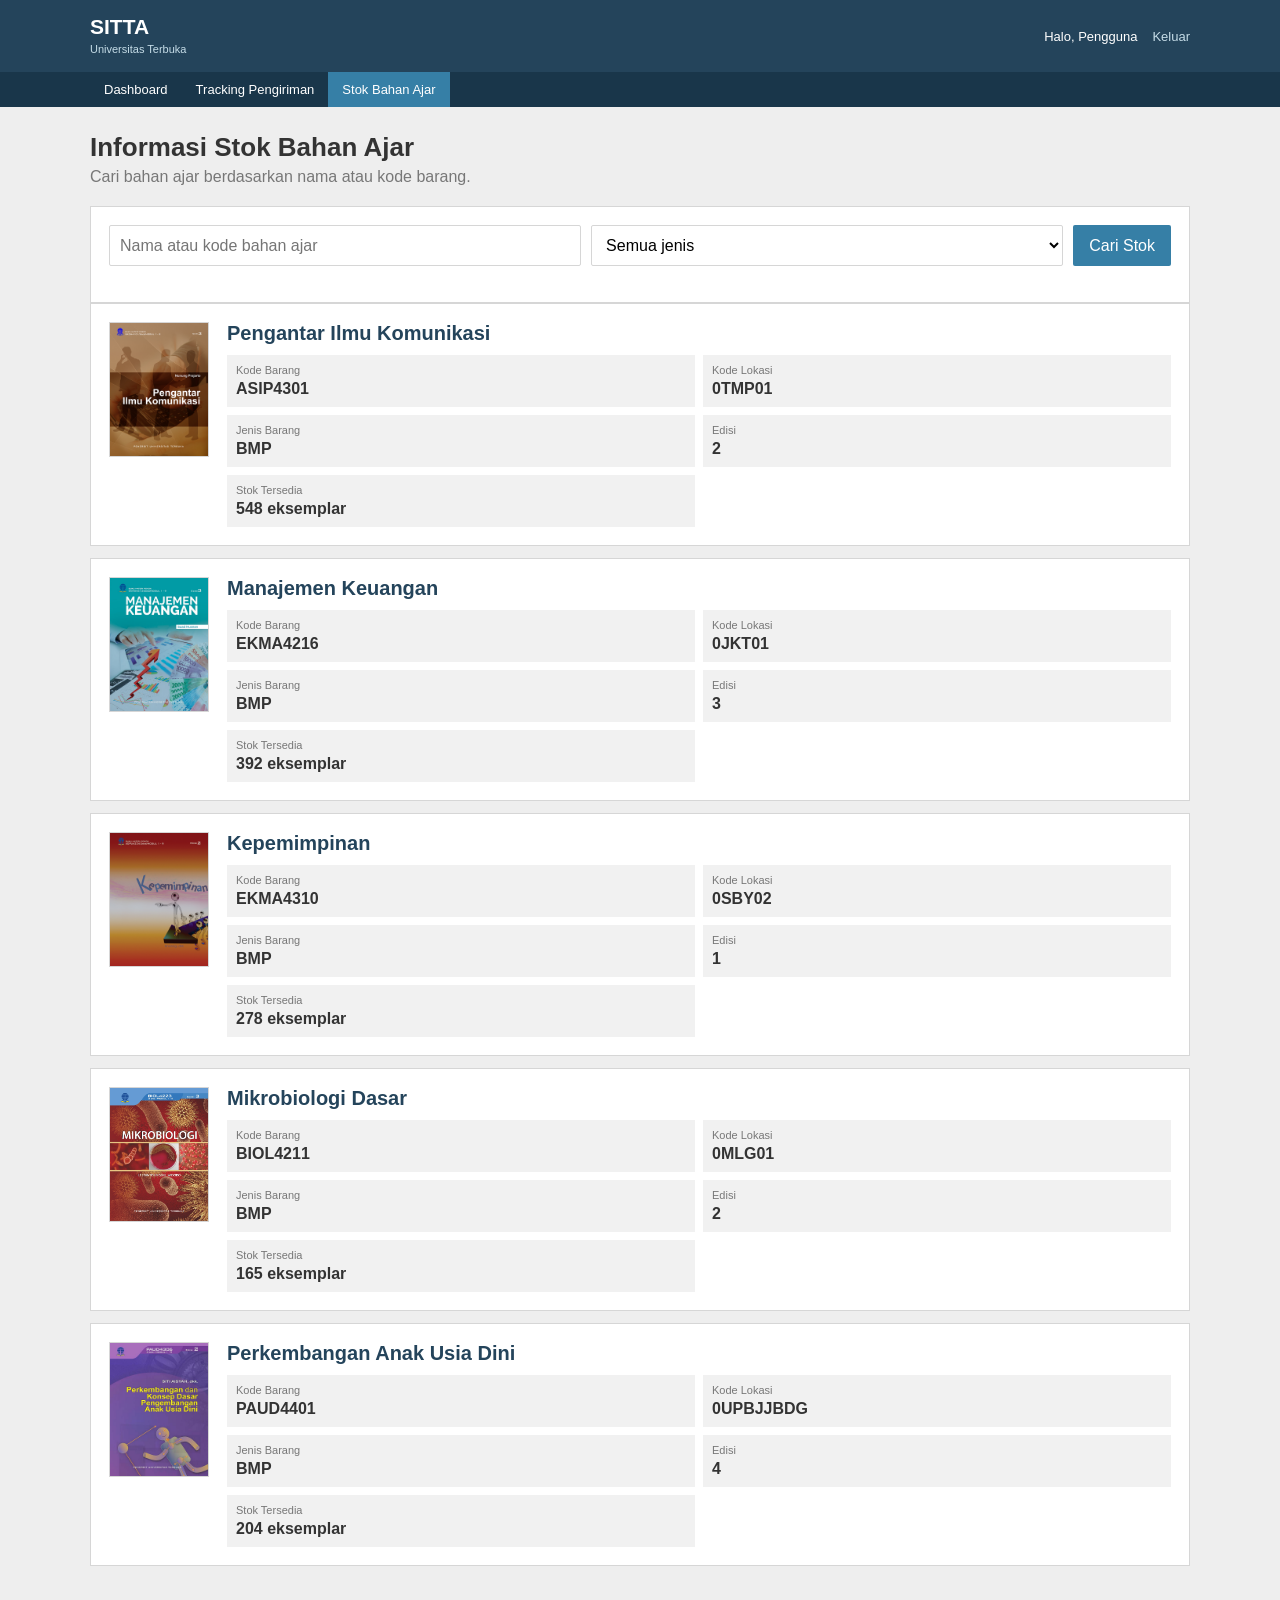
==== stok.html @ db1a0464 "Membuat website SITTA tugas praktik 1" ====
<!doctype html>
<html lang="id">
<head><meta charset="utf-8"><meta name="viewport" content="width=device-width, initial-scale=1"><title>Stok Bahan Ajar | SITTA</title><link rel="stylesheet" href="css/style.css"></head>
<body>
  <header class="site-header"><div class="header-inner"><a class="site-brand" href="dashboard.html"><strong>SITTA</strong><span>Universitas Terbuka</span></a><div class="user-menu"><span id="userGreeting">Halo, Pengguna</span><a href="index.html">Keluar</a></div></div></header>
  <nav class="nav"><div class="nav-inner"><a href="dashboard.html">Dashboard</a><a href="tracking.html">Tracking Pengiriman</a><a class="active" href="stok.html">Stok Bahan Ajar</a></div></nav>
  <main class="main"><div class="page-heading"><h1>Informasi Stok Bahan Ajar</h1><p>Cari bahan ajar berdasarkan nama atau kode barang.</p></div>
    <section class="panel"><form class="search-form" id="stockForm"><input id="stockQuery" placeholder="Nama atau kode bahan ajar"><select id="stockType"><option value="all">Semua jenis</option><option value="BMP">BMP</option></select><button class="button" type="submit">Cari Stok</button></form></section>
    <section id="stockResults"></section>
  </main>
  <script src="js/data.js"></script><script src="js/script.js"></script>
</body>
</html>
---- css/style.css ----
:root {
  --navy: #24445b;
  --blue: #367fa6;
  --gold: #f0c34e;
  --ink: #333;
  --muted: #777;
  --line: #d6d6d6;
  --soft: #f1f1f1;
  --success: #398b61;
  --danger: #b74343;
  font-family: Arial, Helvetica, sans-serif;
}

* { box-sizing: border-box; }
body { margin: 0; color: var(--ink); background: #eee; }
a { color: inherit; text-decoration: none; }
button, input, select { font: inherit; }

.login-page { min-height: 100vh; display: grid; place-items: center; padding: 20px; }
.login-card { width: min(390px, 100%); padding: 30px; background: #fff; border: 1px solid var(--line); }
.brand-mark { margin-bottom: 25px; text-align: center; }
.brand-mark strong { display: block; color: var(--navy); font-size: 24px; }
.brand-mark span { color: var(--muted); font-size: 11px; }
.login-card h1 { margin: 0 0 8px; text-align: center; font-size: 24px; }
.subtitle { margin: 0 0 25px; color: var(--muted); text-align: center; }
.field { display: block; margin-bottom: 15px; }
.field span { display: block; margin-bottom: 6px; color: var(--muted); font-size: 13px; }
.field input, .search-form input, .search-form select { width: 100%; padding: 10px; border: 1px solid var(--line); border-radius: 2px; background: #fff; }
.login-actions { display: flex; justify-content: flex-end; margin: -3px 0 18px; }
.button { display: inline-flex; justify-content: center; align-items: center; border: 0; border-radius: 2px; padding: 11px 16px; color: #fff; background: var(--blue); cursor: pointer; }
.button.gold { color: #333; background: var(--gold); }
.button.full { width: 100%; }
.text-link { color: var(--blue); font-size: 13px; }
.login-footer { margin: 20px 0 0; color: var(--muted); text-align: center; font-size: 13px; }
.message { min-height: 18px; margin: 10px 0 0; color: var(--danger); text-align: center; font-size: 13px; }

.site-header { color: #fff; background: var(--navy); }
.header-inner, .nav-inner, .main { width: min(1100px, calc(100% - 36px)); margin: auto; }
.header-inner { display: flex; justify-content: space-between; align-items: center; padding: 15px 0; }
.site-brand strong { display: block; font-size: 21px; }
.site-brand span { color: #c5dce7; font-size: 11px; }
.user-menu { display: flex; gap: 15px; font-size: 13px; }
.user-menu a { color: #c5dce7; }
.nav { background: #19364a; }
.nav-inner { display: flex; overflow-x: auto; }
.nav a { padding: 10px 14px; color: #fff; font-size: 13px; white-space: nowrap; }
.nav a.active, .nav a:hover { background: var(--blue); }

.main { margin-top: 25px; margin-bottom: 40px; }
.page-heading { margin-bottom: 20px; }
.page-heading h1 { margin: 0 0 5px; font-size: 26px; }
.page-heading p { margin: 0; color: var(--muted); }
.stats { display: grid; grid-template-columns: repeat(3, 1fr); gap: 15px; margin-bottom: 20px; }
.stat-card, .panel { padding: 18px; background: #fff; border: 1px solid var(--line); }
.stat-card { border-top: 3px solid var(--blue); }
.stat-card:nth-child(2) { border-top-color: var(--gold); }
.stat-card:nth-child(3) { border-top-color: var(--success); }
.stat-card span { color: var(--muted); font-size: 13px; }
.stat-card strong { display: block; margin-top: 8px; color: var(--navy); font-size: 25px; }
.panel h2 { margin: 0 0 15px; font-size: 18px; }
.quick-links { display: grid; grid-template-columns: repeat(3, 1fr); gap: 12px; }
.quick-link { padding: 14px; border: 1px solid var(--line); background: #fff; }
.quick-link strong { display: block; margin-bottom: 5px; color: var(--navy); }
.quick-link span { color: var(--muted); font-size: 13px; }

.search-form { display: grid; grid-template-columns: 1fr 1fr auto; gap: 10px; margin-bottom: 18px; }
.result-card { display: grid; grid-template-columns: 100px 1fr; gap: 18px; margin-bottom: 12px; }
.book-cover { width: 100px; height: 135px; object-fit: cover; border: 1px solid var(--line); }
.book-info h2 { margin: 0 0 10px; color: var(--navy); font-size: 20px; }
.book-meta { display: grid; grid-template-columns: repeat(2, 1fr); gap: 8px; margin: 0; }
.book-meta div, .tracking-details div { padding: 9px; background: var(--soft); }
.book-meta dt, .tracking-details span { color: var(--muted); font-size: 11px; }
.book-meta dd { margin: 4px 0 0; font-weight: bold; }

.tracking-result { display: none; }
.tracking-result.visible { display: block; margin-top: 18px; }
.tracking-header { display: flex; justify-content: space-between; padding-bottom: 15px; border-bottom: 1px solid var(--line); }
.tracking-header h2 { margin-bottom: 7px; }
.badge { display: inline-block; height: fit-content; padding: 6px 10px; color: #fff; background: var(--success); font-size: 12px; }
.tracking-details { display: grid; grid-template-columns: repeat(4, 1fr); gap: 10px; margin: 18px 0; }
.tracking-details span, .tracking-details strong { display: block; }
.tracking-details strong { margin-top: 4px; font-size: 14px; }
.timeline { margin: 18px 0 0; padding: 0 0 0 25px; border-left: 2px solid #b9d1dc; list-style: none; }
.timeline li { position: relative; padding-bottom: 18px; }
.timeline li::before { content: ""; position: absolute; left: -31px; top: 0; width: 9px; height: 9px; border: 2px solid var(--blue); border-radius: 50%; background: #fff; }
.timeline time { display: block; margin-bottom: 4px; color: var(--blue); font-size: 12px; }
.timeline p { margin: 0; font-size: 14px; }
.empty-state { color: var(--muted); text-align: center; }

@media (max-width: 700px) {
  .header-inner { align-items: flex-start; flex-direction: column; gap: 10px; }
  .user-menu { width: 100%; justify-content: space-between; }
  .stats, .quick-links, .tracking-details, .search-form { grid-template-columns: 1fr; }
  .result-card { grid-template-columns: 1fr; }
  .book-cover { width: 100%; height: 190px; }
  .tracking-header { flex-direction: column; gap: 10px; }
}
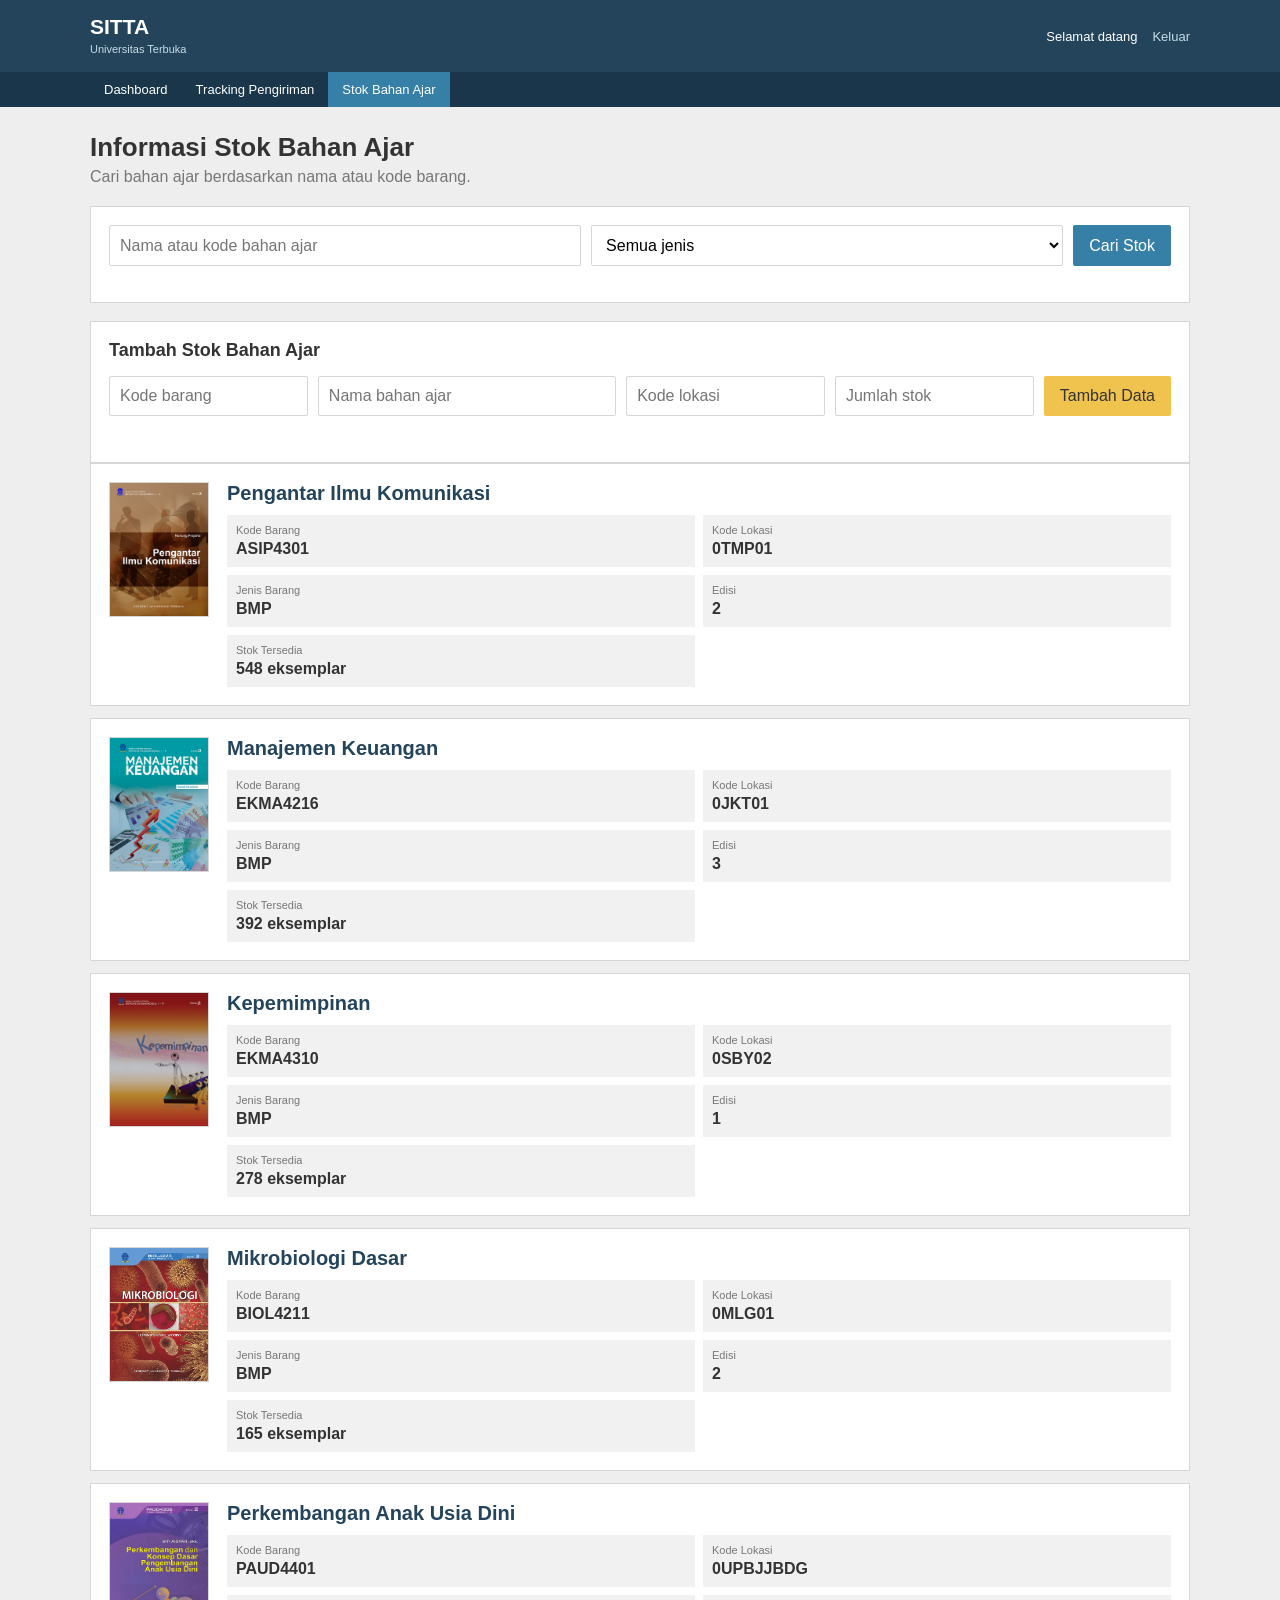
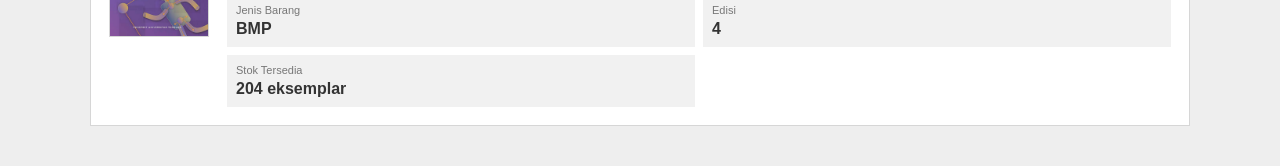
==== commit a7448777: "Menambahkan greeting waktu dan fitur tambah stok" ====
--- a/stok.html
+++ b/stok.html
@@ -2,10 +2,11 @@
 <html lang="id">
 <head><meta charset="utf-8"><meta name="viewport" content="width=device-width, initial-scale=1"><title>Stok Bahan Ajar | SITTA</title><link rel="stylesheet" href="css/style.css"></head>
 <body>
-  <header class="site-header"><div class="header-inner"><a class="site-brand" href="dashboard.html"><strong>SITTA</strong><span>Universitas Terbuka</span></a><div class="user-menu"><span id="userGreeting">Halo, Pengguna</span><a href="index.html">Keluar</a></div></div></header>
+  <header class="site-header"><div class="header-inner"><a class="site-brand" href="dashboard.html"><strong>SITTA</strong><span>Universitas Terbuka</span></a><div class="user-menu"><span id="userGreeting">Selamat datang</span><a href="index.html">Keluar</a></div></div></header>
   <nav class="nav"><div class="nav-inner"><a href="dashboard.html">Dashboard</a><a href="tracking.html">Tracking Pengiriman</a><a class="active" href="stok.html">Stok Bahan Ajar</a></div></nav>
   <main class="main"><div class="page-heading"><h1>Informasi Stok Bahan Ajar</h1><p>Cari bahan ajar berdasarkan nama atau kode barang.</p></div>
     <section class="panel"><form class="search-form" id="stockForm"><input id="stockQuery" placeholder="Nama atau kode bahan ajar"><select id="stockType"><option value="all">Semua jenis</option><option value="BMP">BMP</option></select><button class="button" type="submit">Cari Stok</button></form></section>
+    <section class="panel add-stock-panel"><h2>Tambah Stok Bahan Ajar</h2><form class="add-stock-form" id="addStockForm"><input id="newBookCode" placeholder="Kode barang" required><input id="newBookName" placeholder="Nama bahan ajar" required><input id="newBookLocation" placeholder="Kode lokasi" required><input id="newBookStock" type="number" min="0" placeholder="Jumlah stok" required><button class="button gold" type="submit">Tambah Data</button></form><p class="message" id="stockMessage" role="alert"></p></section>
     <section id="stockResults"></section>
   </main>
   <script src="js/data.js"></script><script src="js/script.js"></script>
--- a/css/style.css
+++ b/css/style.css
@@ -64,6 +64,9 @@
 .quick-link span { color: var(--muted); font-size: 13px; }
 
 .search-form { display: grid; grid-template-columns: 1fr 1fr auto; gap: 10px; margin-bottom: 18px; }
+.add-stock-panel { margin-top: 18px; }
+.add-stock-form { display: grid; grid-template-columns: 1fr 1.5fr 1fr 1fr auto; gap: 10px; }
+.add-stock-form input { width: 100%; padding: 10px; border: 1px solid var(--line); border-radius: 2px; }
 .result-card { display: grid; grid-template-columns: 100px 1fr; gap: 18px; margin-bottom: 12px; }
 .book-cover { width: 100px; height: 135px; object-fit: cover; border: 1px solid var(--line); }
 .book-info h2 { margin: 0 0 10px; color: var(--navy); font-size: 20px; }
@@ -90,7 +93,7 @@
 @media (max-width: 700px) {
   .header-inner { align-items: flex-start; flex-direction: column; gap: 10px; }
   .user-menu { width: 100%; justify-content: space-between; }
-  .stats, .quick-links, .tracking-details, .search-form { grid-template-columns: 1fr; }
+  .stats, .quick-links, .tracking-details, .search-form, .add-stock-form { grid-template-columns: 1fr; }
   .result-card { grid-template-columns: 1fr; }
   .book-cover { width: 100%; height: 190px; }
   .tracking-header { flex-direction: column; gap: 10px; }
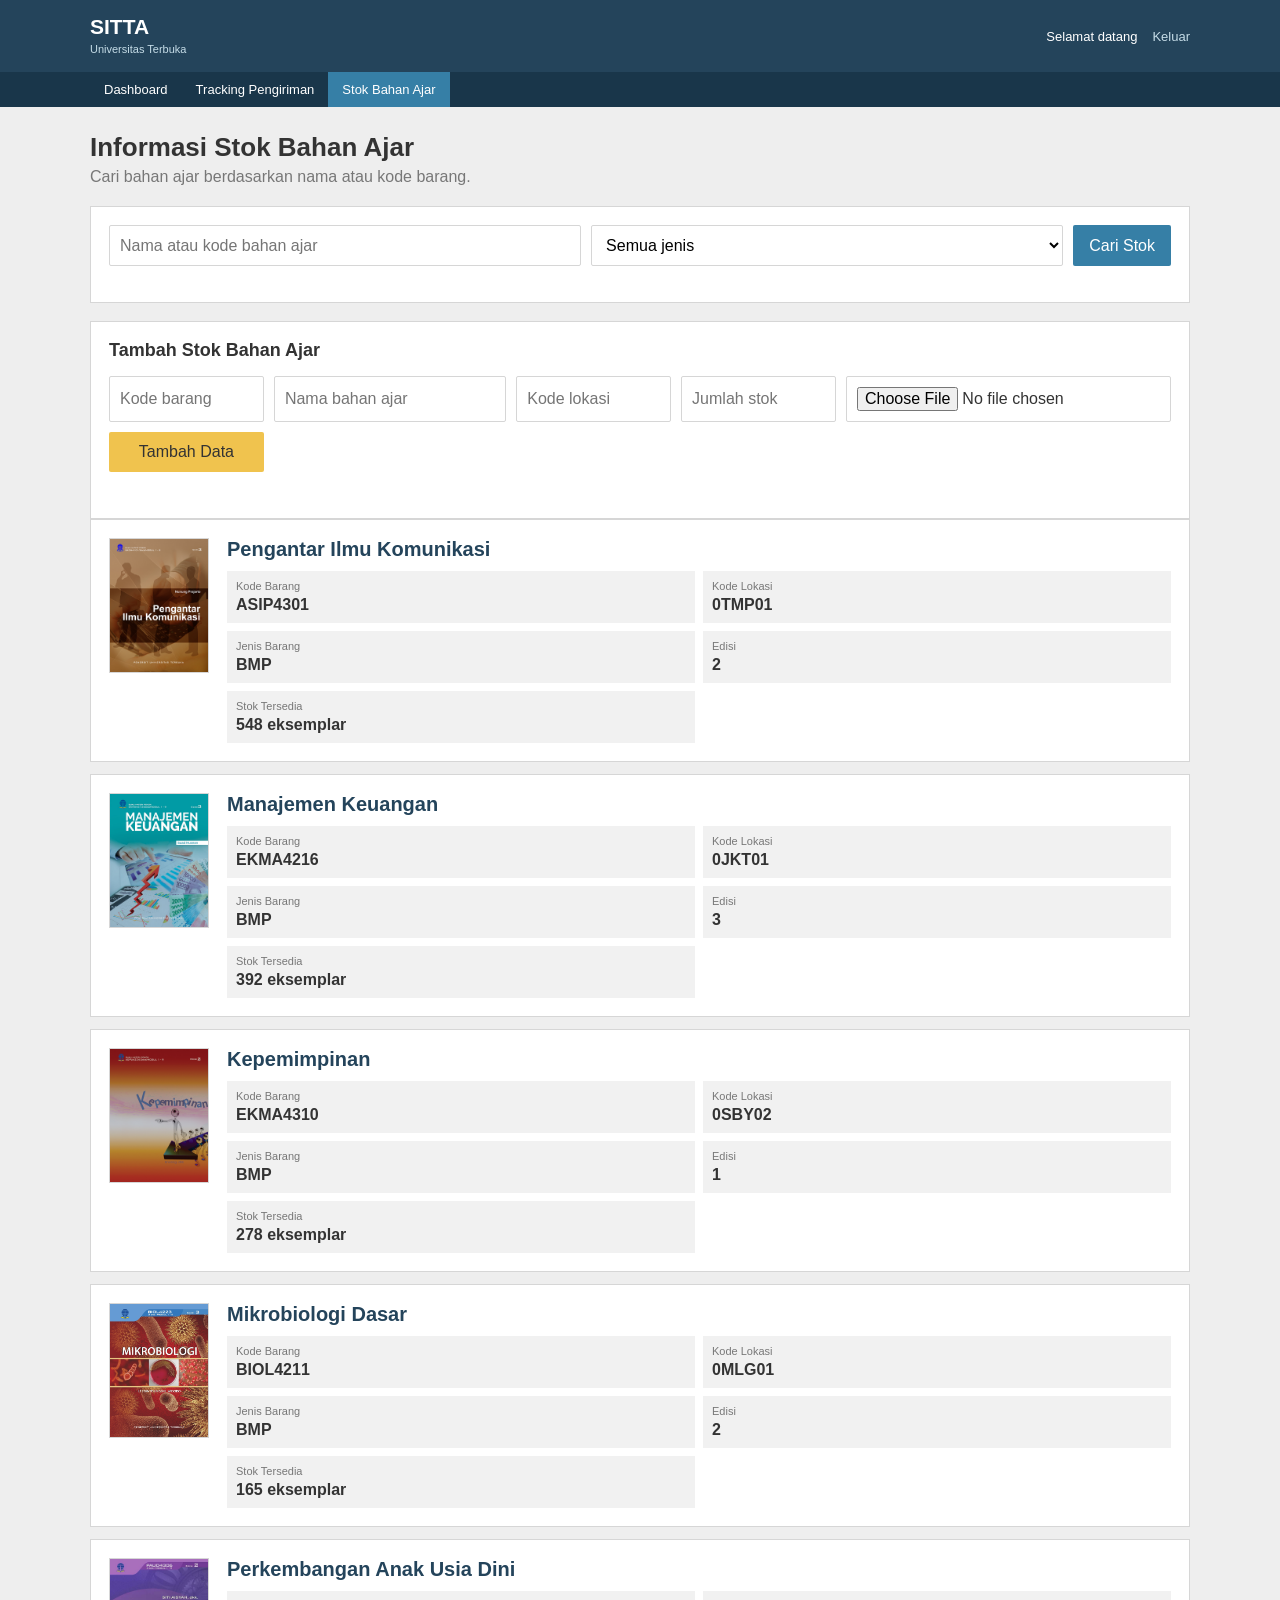
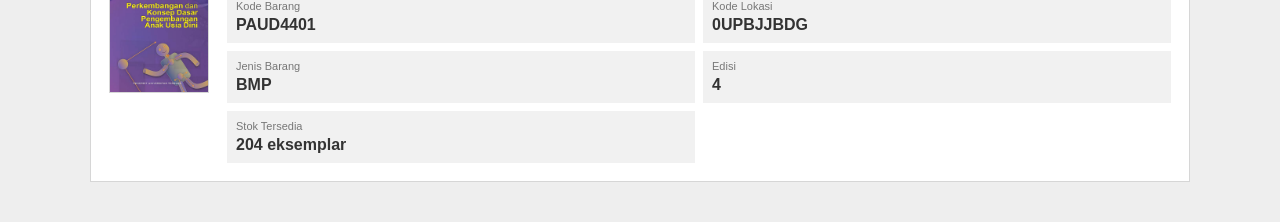
==== commit a45cb5ff: "Menambahkan upload gambar pada stok" ====
--- a/stok.html
+++ b/stok.html
@@ -6,7 +6,7 @@
   <nav class="nav"><div class="nav-inner"><a href="dashboard.html">Dashboard</a><a href="tracking.html">Tracking Pengiriman</a><a class="active" href="stok.html">Stok Bahan Ajar</a></div></nav>
   <main class="main"><div class="page-heading"><h1>Informasi Stok Bahan Ajar</h1><p>Cari bahan ajar berdasarkan nama atau kode barang.</p></div>
     <section class="panel"><form class="search-form" id="stockForm"><input id="stockQuery" placeholder="Nama atau kode bahan ajar"><select id="stockType"><option value="all">Semua jenis</option><option value="BMP">BMP</option></select><button class="button" type="submit">Cari Stok</button></form></section>
-    <section class="panel add-stock-panel"><h2>Tambah Stok Bahan Ajar</h2><form class="add-stock-form" id="addStockForm"><input id="newBookCode" placeholder="Kode barang" required><input id="newBookName" placeholder="Nama bahan ajar" required><input id="newBookLocation" placeholder="Kode lokasi" required><input id="newBookStock" type="number" min="0" placeholder="Jumlah stok" required><button class="button gold" type="submit">Tambah Data</button></form><p class="message" id="stockMessage" role="alert"></p></section>
+    <section class="panel add-stock-panel"><h2>Tambah Stok Bahan Ajar</h2><form class="add-stock-form" id="addStockForm"><input id="newBookCode" placeholder="Kode barang" required><input id="newBookName" placeholder="Nama bahan ajar" required><input id="newBookLocation" placeholder="Kode lokasi" required><input id="newBookStock" type="number" min="0" placeholder="Jumlah stok" required><input id="newBookImage" type="file" accept="image/*" required><button class="button gold" type="submit">Tambah Data</button></form><img class="image-preview" id="imagePreview" alt="Preview gambar bahan ajar"><p class="message" id="stockMessage" role="alert"></p></section>
     <section id="stockResults"></section>
   </main>
   <script src="js/data.js"></script><script src="js/script.js"></script>
--- a/css/style.css
+++ b/css/style.css
@@ -67,6 +67,8 @@
 .add-stock-panel { margin-top: 18px; }
 .add-stock-form { display: grid; grid-template-columns: 1fr 1.5fr 1fr 1fr auto; gap: 10px; }
 .add-stock-form input { width: 100%; padding: 10px; border: 1px solid var(--line); border-radius: 2px; }
+.image-preview { display: none; width: 100px; height: 100px; margin-top: 12px; object-fit: cover; border: 1px solid var(--line); }
+.image-preview.visible { display: block; }
 .result-card { display: grid; grid-template-columns: 100px 1fr; gap: 18px; margin-bottom: 12px; }
 .book-cover { width: 100px; height: 135px; object-fit: cover; border: 1px solid var(--line); }
 .book-info h2 { margin: 0 0 10px; color: var(--navy); font-size: 20px; }
